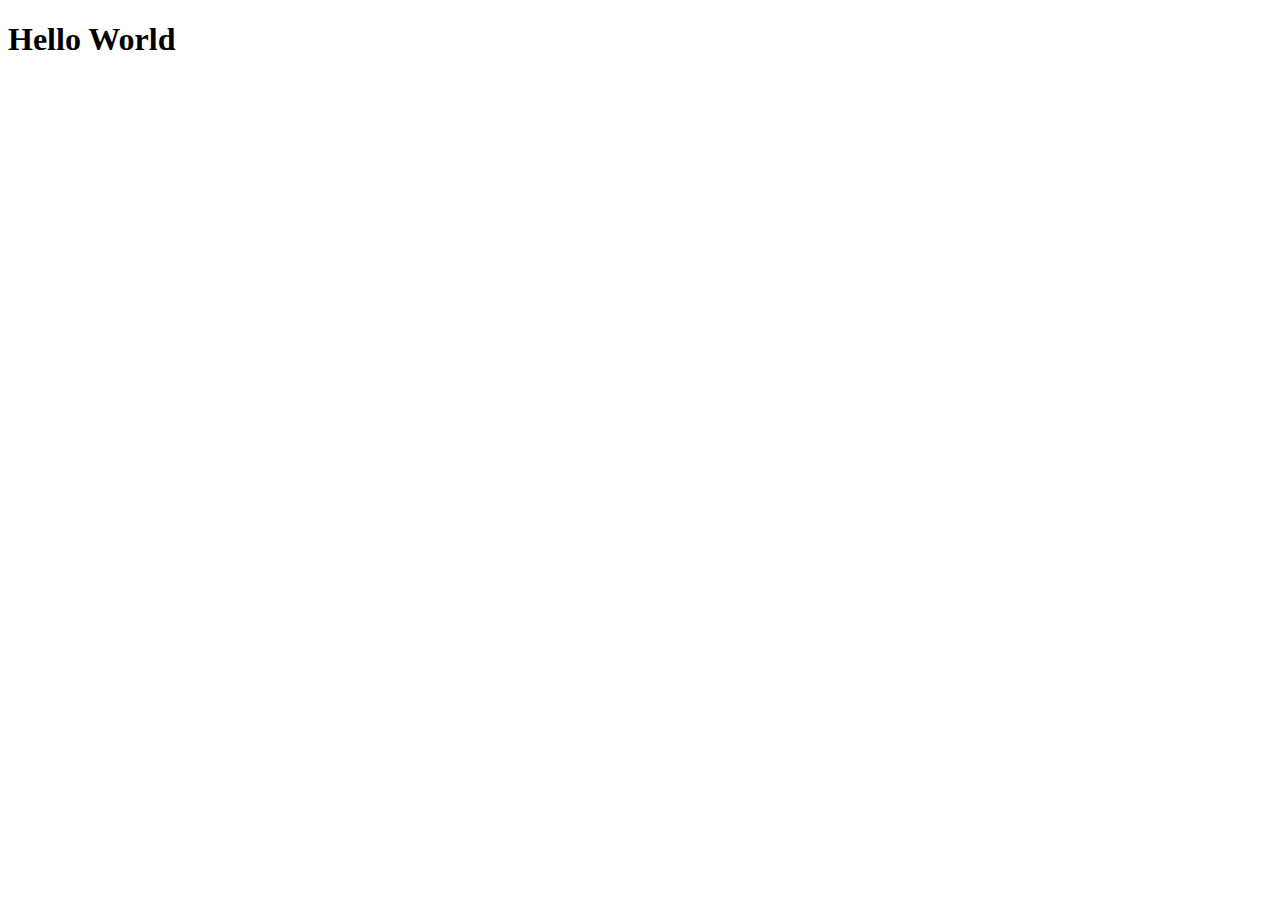
==== index.html @ a6778791 "iniate project" ====
<!DOCTYPE html>
<html lang="en">

<head>
  <meta charset="UTF-8">
  <meta name="viewport" content="width=device-width, initial-scale=1.0">
  <title>Home</title>
  <link rel="stylesheet" href="styles/main.css">
</head>

<body>
  <h1>Hello World</h1>
</body>

</html>
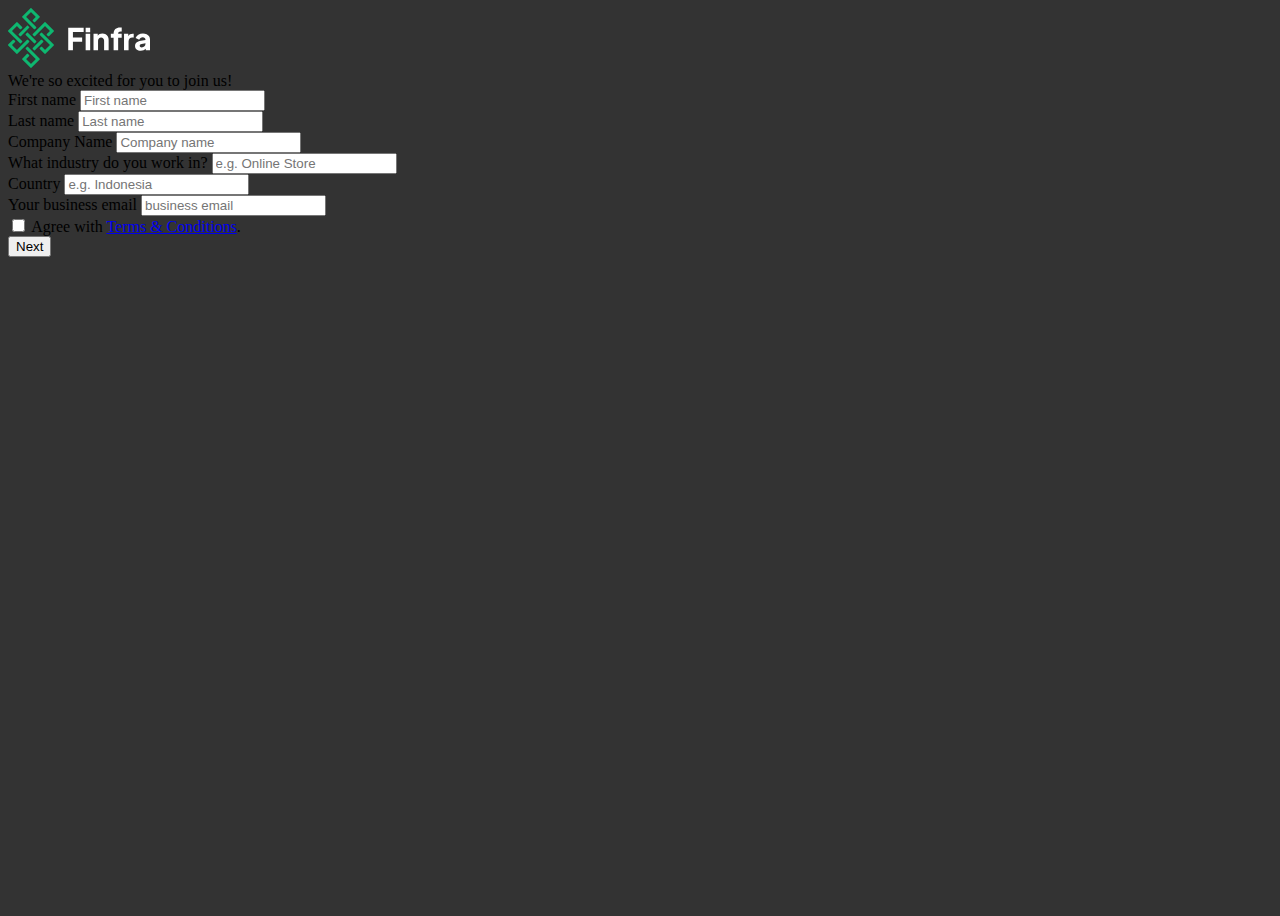
==== commit 1c1724c6: "custom css, index page" ====
--- a/index.html
+++ b/index.html
@@ -8,8 +8,74 @@
   <link rel="stylesheet" href="styles/main.css">
 </head>
 
-<body>
-  <h1>Hello World</h1>
+<body style="background-color: #333333;">
+  <div class="container-fluid" style="height: 100vh;">
+    <div class="row h-100">
+      <div class="col-12 col-md-4">
+        <div class="brand-logo w-100 p-3">
+          <img src="./assets/finfra-logo.svg" alt="">
+
+        </div>
+        <div class="mt-3 mt-md-5 px-3 welcome-msg">
+          <span class="text-white">We're so </span>
+          <span class="text-primary"> excited</span>
+          <span class="text-white">for you to join us!</span>
+        </div>
+      </div>
+
+      <div class="col-12 col-md-8 bg-white mt-3 mt-md-0"
+        style="border-top-left-radius: 16px; border-bottom-left-radius: 16px;">
+        <div class="align-self-center d-flex flex-column h-100 justify-content-center p-3 p-md-5">
+          <div class="row">
+            <div class="col">
+              <label class="form-label">First name</label>
+              <input type="text" class="form-control" placeholder="First name">
+            </div>
+            <div class="col">
+              <label class="form-label">Last name</label>
+              <input type="text" class="form-control" placeholder="Last name">
+            </div>
+          </div>
+          <div class="row mt-3">
+            <div class="col">
+              <label class="form-label">Company Name</label>
+              <input type="text" class="form-control" placeholder="Company name">
+            </div>
+          </div>
+          <div class="row mt-3">
+            <div class="col">
+              <label class="form-label">What industry do you work in?</label>
+              <input type="text" class="form-control" placeholder="e.g. Online Store">
+            </div>
+          </div>
+          <div class="row mt-3">
+            <div class="col">
+              <label class="form-label">Country</label>
+              <input type="text" class="form-control" placeholder="e.g. Indonesia">
+            </div>
+          </div>
+          <div class="row mt-3">
+            <div class="col">
+              <label class="form-label">Your business email</label>
+              <input type="email" class="form-control" placeholder="business email">
+            </div>
+          </div>
+          <div class="row mt-3 px-3">
+            <div class="form-check">
+              <input class="form-check-input" type="checkbox" value="" id="flexCheckDefault">
+              <label class="form-check-label" for="flexCheckDefault">
+                Agree with <a href="#">Terms & Conditions</a>.
+              </label>
+            </div>
+          </div>
+          <div class="w-100 text-center mt-3">
+            <button class="btn btn-dark px-5">Next</button>
+          </div>
+        </div>
+      </div>
+    </div>
+
+    <script src="./bootstrap/js/bootstrap.bundle.js"></script>
 </body>
 
 </html>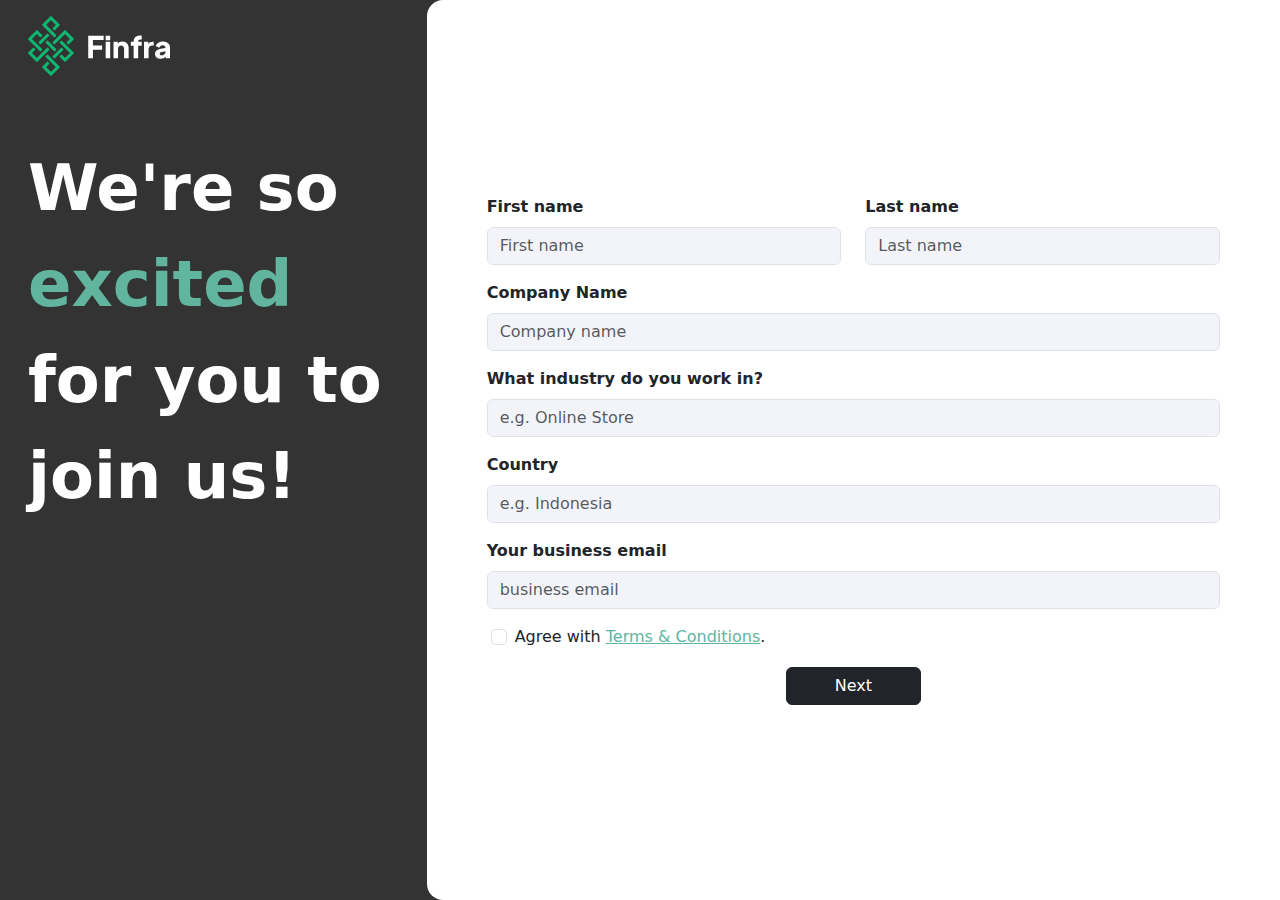
==== commit 1860ee96: "use case options" ====
--- a/index.html
+++ b/index.html
@@ -5,7 +5,7 @@
   <meta charset="UTF-8">
   <meta name="viewport" content="width=device-width, initial-scale=1.0">
   <title>Home</title>
-  <link rel="stylesheet" href="styles/main.css">
+  <link rel="stylesheet" href="./styles/main.css">
 </head>
 
 <body style="background-color: #333333;">
@@ -16,22 +16,22 @@
           <img src="./assets/finfra-logo.svg" alt="">
 
         </div>
-        <div class="mt-3 mt-md-5 px-3 welcome-msg">
+        <div class="mt-4 mt-md-5 px-3 welcome-msg">
           <span class="text-white">We're so </span>
           <span class="text-primary"> excited</span>
           <span class="text-white">for you to join us!</span>
         </div>
       </div>
 
-      <div class="col-12 col-md-8 bg-white mt-3 mt-md-0"
+      <div class="col-12 col-md-8 bg-white mt-md-0"
         style="border-top-left-radius: 16px; border-bottom-left-radius: 16px;">
         <div class="align-self-center d-flex flex-column h-100 justify-content-center p-3 p-md-5">
           <div class="row">
-            <div class="col">
+            <div class="col-12 col-md-6">
               <label class="form-label">First name</label>
               <input type="text" class="form-control" placeholder="First name">
             </div>
-            <div class="col">
+            <div class="col-12 col-md-6">
               <label class="form-label">Last name</label>
               <input type="text" class="form-control" placeholder="Last name">
             </div>
@@ -69,7 +69,7 @@
             </div>
           </div>
           <div class="w-100 text-center mt-3">
-            <button class="btn btn-dark px-5">Next</button>
+            <a class="btn btn-dark px-5" href="/pages/whats-your-need.html">Next</a>
           </div>
         </div>
       </div>
